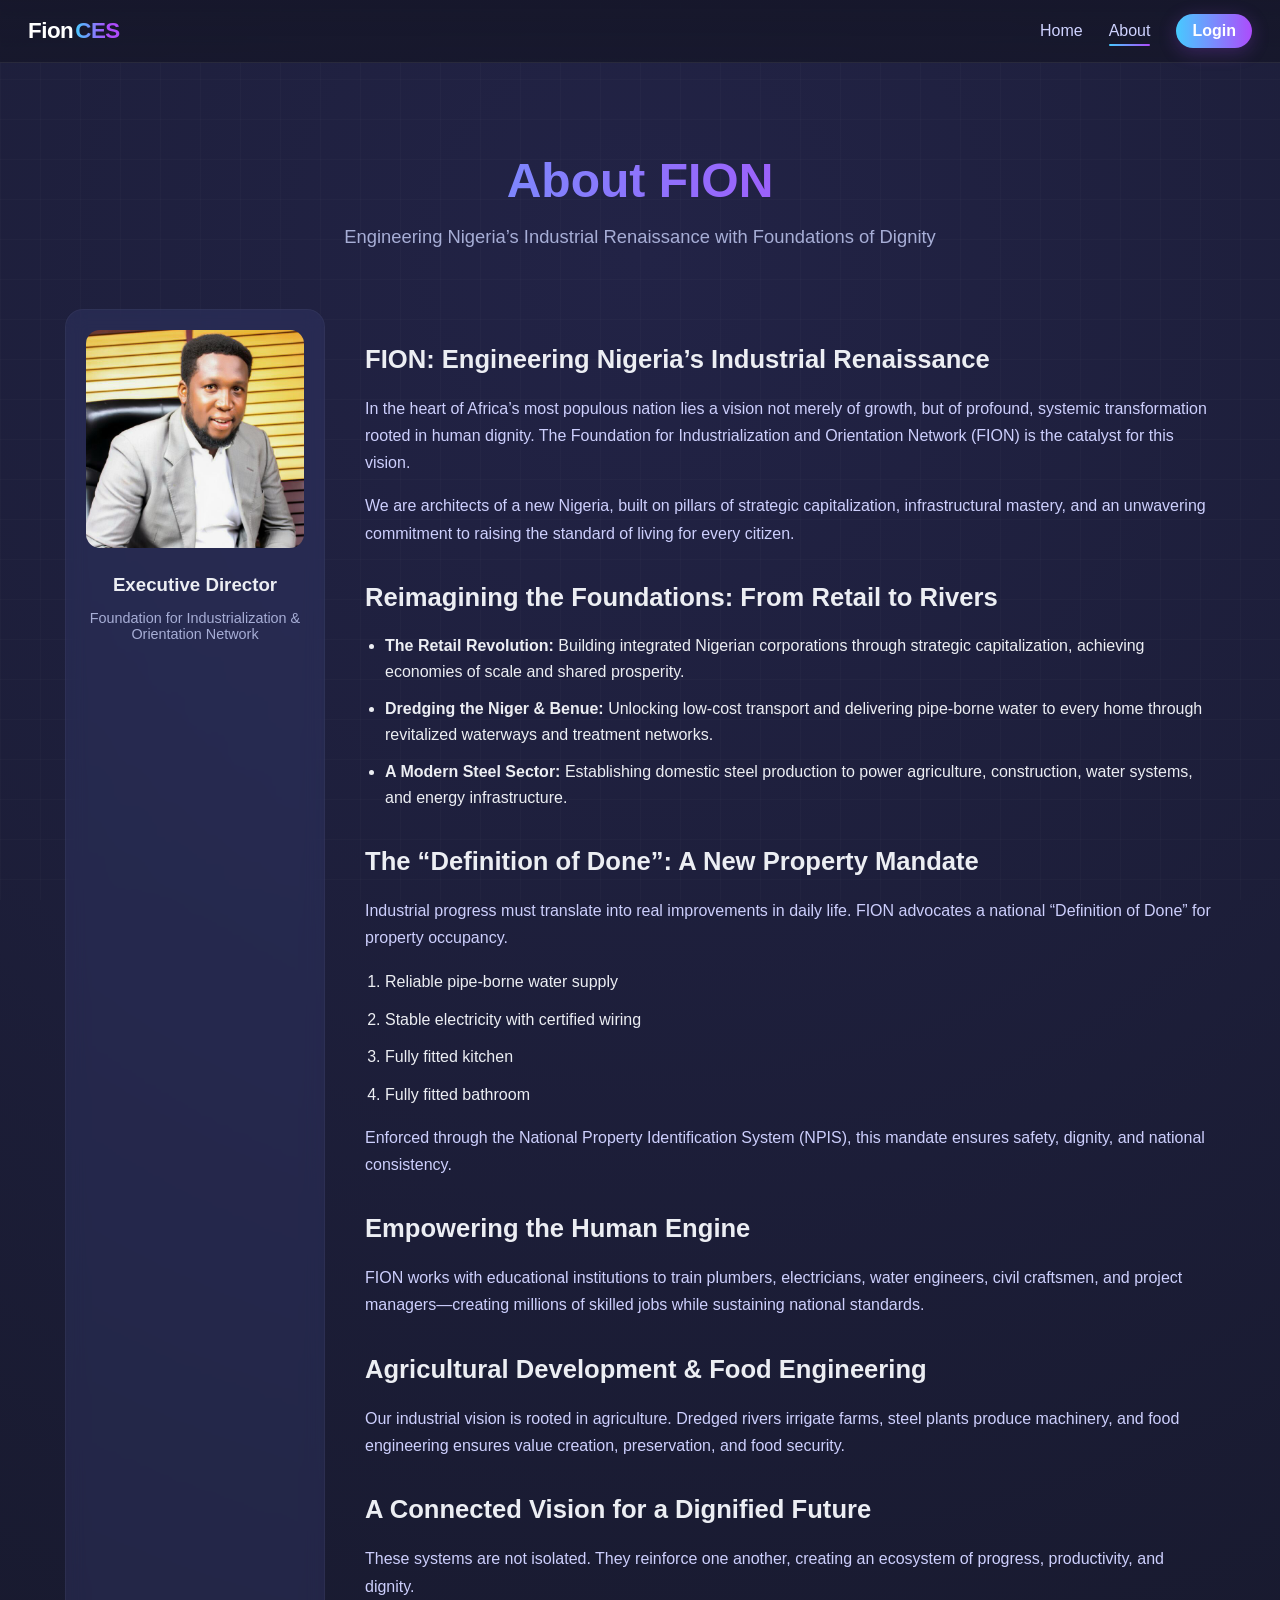
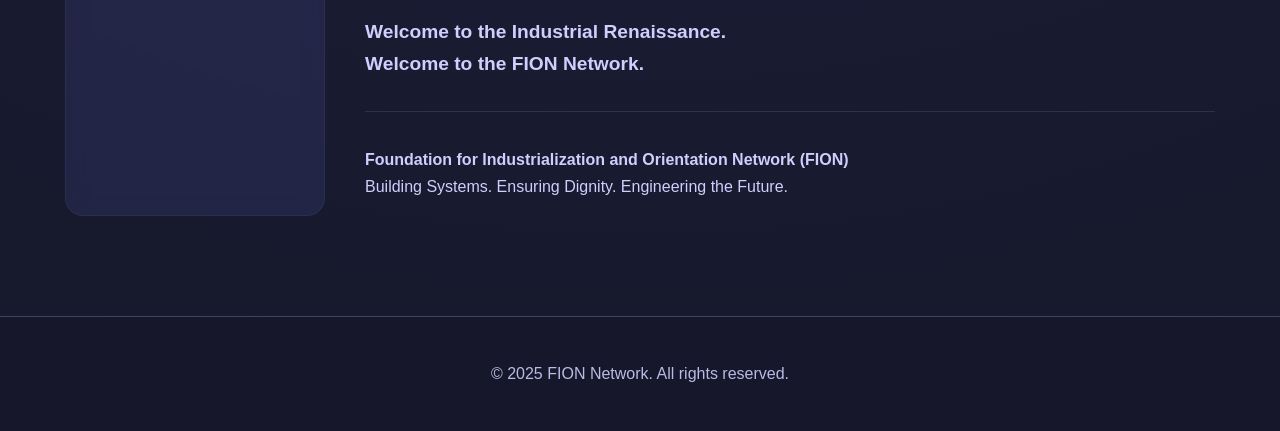
==== about.html @ b79dc424 "backend tweaks" ====
<!DOCTYPE html>
<html lang="en">

<head>
    <meta charset="UTF-8" />
    <meta name="viewport" content="width=device-width, initial-scale=1" />
    <title>About Us – FION</title>
    <link rel="stylesheet" href="css/style.css">
    <link rel="stylesheet" href="css/about.css">
</head>

<body>

    <nav class="top-nav">
        <a href="index.html" class="nav-logo">
            Fion<span class="gradient-text">CES</span>
        </a>

        <div class="nav-links">
            <a href="index.html">Home</a>
            <a href="about.html" class="active">About</a>
            <a href="login.php" class="cta">Login</a>
        </div>
    </nav>

    <div class="grid-bg"></div>

    <section class="about-hero">
        <h1 class="gradient-text">About FION</h1>
        <p class="hero-sub">
            Engineering Nigeria’s Industrial Renaissance with Foundations of Dignity
        </p>
    </section>

    <main class="about-wrapper">

        <!-- DIRECTOR CARD -->
        <aside class="director-card">
            <img src="images/director_placeholder.jpeg" alt="Director of FION">
            <h3>Executive Director</h3>
            <p class="director-title">Foundation for Industrialization & Orientation Network</p>
        </aside>

        <!-- MAIN CONTENT -->
        <article class="about-content">

            <h2>FION: Engineering Nigeria’s Industrial Renaissance</h2>
            <p>
                In the heart of Africa’s most populous nation lies a vision not merely of growth,
                but of profound, systemic transformation rooted in human dignity.
                The Foundation for Industrialization and Orientation Network (FION) is the catalyst
                for this vision.
            </p>

            <p>
                We are architects of a new Nigeria, built on pillars of strategic capitalization,
                infrastructural mastery, and an unwavering commitment to raising the standard of
                living for every citizen.
            </p>

            <h2>Reimagining the Foundations: From Retail to Rivers</h2>

            <ul class="about-list">
                <li>
                    <strong>The Retail Revolution:</strong>
                    Building integrated Nigerian corporations through strategic capitalization,
                    achieving economies of scale and shared prosperity.
                </li>

                <li>
                    <strong>Dredging the Niger & Benue:</strong>
                    Unlocking low-cost transport and delivering pipe-borne water to every home
                    through revitalized waterways and treatment networks.
                </li>

                <li>
                    <strong>A Modern Steel Sector:</strong>
                    Establishing domestic steel production to power agriculture, construction,
                    water systems, and energy infrastructure.
                </li>
            </ul>

            <h2>The “Definition of Done”: A New Property Mandate</h2>

            <p>
                Industrial progress must translate into real improvements in daily life.
                FION advocates a national “Definition of Done” for property occupancy.
            </p>

            <ol class="about-steps">
                <li>Reliable pipe-borne water supply</li>
                <li>Stable electricity with certified wiring</li>
                <li>Fully fitted kitchen</li>
                <li>Fully fitted bathroom</li>
            </ol>

            <p>
                Enforced through the National Property Identification System (NPIS),
                this mandate ensures safety, dignity, and national consistency.
            </p>

            <h2>Empowering the Human Engine</h2>

            <p>
                FION works with educational institutions to train plumbers, electricians,
                water engineers, civil craftsmen, and project managers—creating millions of
                skilled jobs while sustaining national standards.
            </p>

            <h2>Agricultural Development & Food Engineering</h2>

            <p>
                Our industrial vision is rooted in agriculture. Dredged rivers irrigate farms,
                steel plants produce machinery, and food engineering ensures value creation,
                preservation, and food security.
            </p>

            <h2>A Connected Vision for a Dignified Future</h2>

            <p>
                These systems are not isolated. They reinforce one another, creating an ecosystem
                of progress, productivity, and dignity.
            </p>

            <p class="about-closing">
                <strong>
                    Welcome to the Industrial Renaissance.<br>
                    Welcome to the FION Network.
                </strong>
            </p>

            <div class="about-signature">
                <p>
                    <strong>Foundation for Industrialization and Orientation Network (FION)</strong><br>
                    Building Systems. Ensuring Dignity. Engineering the Future.
                </p>
            </div>

        </article>

    </main>

    <footer class="footer">
        <p>© 2025 FION Network. All rights reserved.</p>
    </footer>

</body>

</html>
---- css/style.css ----
/* Background grid and radial gradient */
body {
  background: radial-gradient(circle at center 20vw, #222346 0%, #16182A 100%);
  color: #eceef3;
  font-family: 'Poppins', 'Orbitron', Arial, sans-serif;
  margin: 0;
  min-height: 100vh;
}
/* =========================================
   HERO CAROUSEL
========================================= */

.hero-carousel {
  width: 100%;
  display: flex;
  justify-content: center;
  margin-top: 20px;
  margin-bottom: 40px;
  position: relative;
  z-index: 2;
}

.carousel-container {
  position: relative;
  width: 90%;
  max-width: 1100px;
  border-radius: 20px;
  overflow: hidden;
  box-shadow: 0 8px 25px rgba(0,0,0,0.25);
}

.carousel-slide {
  display: none;
  position: relative;
}

.carousel-slide.active {
  display: block;
  animation: fadeSlide 1s ease-in-out;
}

@keyframes fadeSlide {
  from {opacity: 0;}
  to {opacity: 1;}
}

.carousel-slide img {
  width: 100%;
  height: 420px;
  object-fit: cover;
  border-radius: 20px;
}

.carousel-caption {
  position: absolute;
  bottom: 35px;
  left: 40px;
  color: #ffffff;
  max-width: 60%;
  text-shadow: 0 4px 12px rgba(0,0,0,0.55);
}

.carousel-caption h2 {
  font-size: 2.3rem;
  font-weight: 700;
  margin-bottom: 8px;
}

.carousel-caption p {
  font-size: 1.2rem;
  margin-bottom: 18px;
}

.carousel-cta {
  display: inline-block;
  padding: 12px 28px;
  background: linear-gradient(90deg,#47caff,#ad4cfb);
  color: #fff;
  font-weight: 600;
  border-radius: 12px;
  text-decoration: none;
  transition: 0.3s;
}

.carousel-cta:hover {
  background: linear-gradient(90deg,#ad4cfb,#47caff);
}

/* Dots Navigation */
.carousel-dots {
  position: absolute;
  bottom: 15px;
  width: 100%;
  display: flex;
  justify-content: center;
  gap: 12px;
}

.carousel-dots .dot {
  width: 12px;
  height: 12px;
  background: rgba(255,255,255,0.55);
  border-radius: 50%;
  cursor: pointer;
  transition: 0.3s;
}

.carousel-dots .dot.active {
  background: #47caff;
  transform: scale(1.25);
}

@media (max-width: 700px) {
  .carousel-slide img {
    height: 260px;
  }
  .carousel-caption {
    bottom: 20px;
    left: 20px;
    max-width: 85%;
  }
  .carousel-caption h2 { font-size: 1.5rem; }
  .carousel-caption p { font-size: 1rem; }
}

.grid-bg {
  position: fixed;
  width: 100vw; height: 100vh;
  top: 0; left: 0;
  pointer-events: none;
  z-index: 0;
  background-image: 
    linear-gradient(0deg, rgba(255,255,255,0.02) 1px, transparent 1px),
    linear-gradient(90deg, rgba(255,255,255,0.02) 1px, transparent 1px);
  background-size: 40px 40px;
}

/* Hero area */
.hero {
  text-align: center;
  position: relative;
  padding: 80px 0 50px 0;
  z-index: 1;
}
.logo {
  font-family: 'Orbitron', 'Poppins', Arial, sans-serif;
  font-size: 4rem;
  font-weight: 700;
  color: #fff;
  letter-spacing: -2px;
}
.gradient-text {
  background: linear-gradient(90deg,#47caff,#ad4cfb 73%);
  -webkit-background-clip: text;
  -webkit-text-fill-color: transparent;
  font-family: inherit;
}
.subtitle {
  margin: 24px 0 32px 0;
  font-size: 1.25rem;
  line-height: 1.5;
  color: #eceef3;
}
.em-blue { color: #47caff; font-weight: 600; }
.em-purple { color: #ad4cfb; font-weight: 600; }
.cta-btns {
  margin-bottom: 35px;
}
.primary-btn, .secondary-btn {
  font-size: 1.05rem;
  font-weight: 600;
  border-radius: 9px;
  padding: 13px 35px;
  margin: 0 12px;
  text-decoration: none;
  transition: box-shadow 0.25s, background 0.2s;
}
.primary-btn {
  background: linear-gradient(90deg,#47caff,#ad4cfb 73%);
  color: #fff;
  border: none;
  box-shadow: 0 3px 12px rgba(173,76,251,0.13);
}
.primary-btn:hover { background: linear-gradient(90deg,#ad4cfb 10%, #47caff 87%);}
.secondary-btn {
  background: rgba(34,36,70,0.8);
  color: #fff;
  border: 2px solid #393b67;
  box-shadow: 0 2px 8px rgba(68,106,243,0.06);
}
.secondary-btn:hover { border-color: #ad4cfb; }

.hero-icons {
  display: flex;
  justify-content: center;
  margin-top: 33px;
  gap: 80px;
}
.hero-icon {
  display: flex; flex-direction: column; align-items: center;
  gap: 6px;
}
.hero-icon svg { display: block; margin-bottom: 9px;}
.hero-icon span { font-weight: 600; color: #eceef3; margin-top: 3px; }

.feature-icons {
  display: flex;
  justify-content: center;
  gap: 32px;
  margin: 40px auto 10px auto;
}
.feat-block {
  text-align: center;
}
.feat-icon {
  display: block;
  font-size: 2rem;
  margin-bottom: 6px;
}
.feat-label {
  color: #eceef3;
  font-size: 0.96rem;
  font-weight: 500;
}

.features-section {
  margin: 70px auto 50px auto;
  text-align: center;
}
.sec-title {
  font-size: 2.0rem;
  font-weight: 600;
  margin-bottom: 12px;
}
.sec-desc {
  color: #a7aed6;
  font-size: 1.15rem;
  margin-bottom: 37px;
}
.feature-cards {
  display: grid;
  grid-template-columns: repeat(auto-fit,minmax(260px,1fr));
  gap: 32px;
  max-width: 1050px;
  margin: 0 auto;
}
.feature-card {
  background: rgba(63,68,130,0.28);
  border-radius: 18px;
  backdrop-filter: blur(10px);
  box-shadow: 0 5px 25px rgba(47,95,203,0.09);
  padding: 32px 22px;
  color: #eceef3;
  text-align: center;
  border: 1px solid rgba(80,80,110,0.22);
}
.card-icon {
  font-size: 2.1rem;
  margin-bottom: 10px;
  color: #47caff;
}
.feature-card h3 { margin-bottom: 10px; font-weight: 600;}
.feature-card p { font-size: 1rem; color: #cdcffd;}

.pricing-section {
  padding: 70px 0 30px 0;
  text-align: center;
}
.pricing-section h2 {
  font-size: 2rem;
  font-weight: 600;
  margin-bottom: 14px;
}
.trial-badge {
  display: inline-block;
  background: rgba(99,255,193,0.15);
  color: #47caff;
  font-weight: 600;
  padding: 7px 18px;
  border-radius: 18px;
  margin: 22px 0 28px 0;
}

.pricing-card {
  background: rgba(50,55,94,0.38);
  border-radius: 15px;
  margin: 0 auto;
  max-width: 350px;
  box-shadow: 0 5px 28px rgba(173,76,251,0.12);
  padding: 34px 18px 22px 18px;
  text-align: left;
  position: relative;
}
.pop-badge {
  position: absolute;
  top: -15px; left: 15px;
  background: linear-gradient(90deg,#ad4cfb 20%, #47caff 90%);
  color: #fff; font-weight: 600; font-size: 0.95rem;
  border-radius: 9px; padding: 5px 17px;
  box-shadow: 0 1px 10px rgba(47,95,203,0.12);
}
.price {
  font-size: 2.1rem; font-weight: 700; color: #eceef3;
  margin-bottom: 9px;
}
.price span { font-size: 1.1rem; margin-right: 8px;}
.pricing-desc {
  color: #a7aed6; font-size: 1.05rem;
  margin-bottom: 11px;
}
.pricing-feats {
  padding-left: 14px; color: #eceef3;
}
.pricing-feats li {
  margin-bottom: 8px;
  font-size: 1rem;
  list-style-type: "✔️ ";
}

.footer {
  padding: 32px 0;
  text-align: center;
  color: #b8bce4;
  font-size: 1rem;
  background: rgba(22,23,42,0.93);
  border-top: 1px solid #3f4261;
}
@media (max-width: 1000px) {
  .feature-cards {grid-template-columns: 1fr 1fr;}
  .hero-icons, .feature-icons { gap:32px;}
}
@media (max-width: 690px) {
  .feature-cards {grid-template-columns: 1fr;}
  .hero-icons, .feature-icons { flex-direction: column; gap:12px;}
  .logo { font-size: 2.2rem;}
  .pricing-card { max-width: 95vw;}
}


.auth-wrapper {
  max-width: 410px;
  margin: 60px auto;
  background: rgba(34,36,70,0.93);
  border-radius: 16px;
  box-shadow: 0 2px 22px rgba(173,76,251,0.16);
  padding: 38px 28px;
  position: relative;
  z-index: 2;
}
.auth-form {
  display: flex;
  flex-direction: column;
  gap: 24px;
}
.auth-title {
  font-size: 2rem;
  font-weight: 700;
  color: #47caff;
  text-align: center;
  margin-bottom: 12px;
  font-family: 'Orbitron', 'Poppins', Arial, sans-serif;
}
.form-group {
  display: flex;
  flex-direction: column;
}
.input-field {
  padding: 13px;
  font-size: 1.08em;
  border: 1.5px solid #393b67;
  border-radius: 7px;
  background: rgba(70,82,139,0.19);
  color: #eceef3;
  font-family: inherit;
  transition: border 0.22s;
}
.input-field:focus {
  border: 2.5px solid #47caff;
  outline: none;
}

.btn {
  padding: 12px 0;
  border: none;
  border-radius: 9px;
  font-size: 1.07em;
  font-weight: 600;
  cursor: pointer;
  transition: background 0.18s, transform 0.2s;
}

.btn-primary {
  background: linear-gradient(90deg,#47caff,#ad4cfb 73%);
  color: #fff;
  box-shadow: 0 3px 12px rgba(173,76,251,0.13);
}
.btn-primary:hover,
.btn-primary:focus {
  background: linear-gradient(90deg,#ad4cfb 10%, #47caff 87%);
  transform: translateY(-3px) scale(1.04);
}

.auth-link {
  text-align: center;
  margin-top: 3px;
  font-size: 1em;
  color: #ad4cfb;
}
.auth-link a {
  color: #47caff;
  font-weight: 600;
  text-decoration: none;
  transition: text-decoration 0.2s;
}
.auth-link a:hover {
  text-decoration: underline;
}

/* HERO SLIDER */
.hero-slider-wrapper {
  position: relative;
  width: 100%;
  max-width: 1050px;
  margin: 0px auto 50px auto;
  border-radius: 22px;
  overflow: hidden;
  box-shadow: 0 8px 28px rgba(0,0,0,0.32);
}

.hero-slider {
  position: relative;
  width: 100%;
  height: 420px;
}

.hero-slide {
  position: absolute;
  width: 100%;
  height: 100%;
  opacity: 0;
  transition: opacity 0.7s ease;
}

.hero-slide.active {
  opacity: 1;
}

.hero-slide img {
  width: 100%;
  height: 100%;
  object-fit: cover;
}

.hero-slide-content {
  position: absolute;
  bottom: 40px;
  left: 40px;
  color: #fff;
  max-width: 450px;
}

.slide-title {
  font-size: 2.1rem;
  font-weight: 700;
  margin-bottom: 8px;
  text-shadow: 0px 3px 12px rgba(0,0,0,0.45);
}

.slide-sub {
  font-size: 1.1rem;
  margin-bottom: 14px;
  text-shadow: 0px 2px 10px rgba(0,0,0,0.35);
}

.slide-cta {
  display: inline-block;
  padding: 10px 22px;
  border-radius: 10px;
  background: linear-gradient(90deg,#47caff,#ad4cfb 73%);
  color: #fff;
  text-decoration: none;
  font-weight: 600;
  transition: transform 0.25s;
}

.slide-cta:hover {
  transform: translateY(-3px);
}

/* Arrows */
.hero-arrow {
  position: absolute;
  top: 50%;
  transform: translateY(-50%);
  z-index: 5;
  background: rgba(0,0,0,0.35);
  border: none;
  color: #fff;
  font-size: 2.2rem;
  padding: 8px 16px;
  border-radius: 12px;
  cursor: pointer;
  transition: background 0.3s;
}

.hero-arrow:hover {
  background: rgba(0,0,0,0.55);
}

.hero-arrow-left { left: 20px; }
.hero-arrow-right { right: 20px; }

/* Text Animation */
@keyframes fadeUp {
  from { opacity: 0; transform: translateY(18px); }
  to { opacity: 1; transform: translateY(0); }
}

.animate-text {
  animation: fadeUp 1s ease forwards;
}

/* ===== IMPROVED FOOTER ===== */
.improved-footer {
    background: linear-gradient(135deg, #0b1023, #141b33);
    padding: 50px 20px 25px;
    color: #d6ddff;
    border-top: 1px solid rgba(255,255,255,0.05);
    margin-top: 40px;
}

.footer-wrapper {
    max-width: 1200px;
    margin: auto;
    display: grid;
    grid-template-columns: repeat(auto-fit, minmax(220px, 1fr));
    gap: 40px;
}

/* Brand Section */
.footer-logo {
    font-size: 30px;
    font-weight: 800;
    margin: 0 0 10px;
    letter-spacing: 0.5px;
}
.footer-logo span {
    background: linear-gradient(90deg, #4cc3ff, #a668ff);
    -webkit-background-clip: text;
    -webkit-text-fill-color: transparent;
}

.footer-desc {
    font-size: 14px;
    opacity: 0.85;
    line-height: 1.5;
    max-width: 250px;
}

/* Footer Social Icons */
.footer-social {
    display: flex;
    gap: 15px;
    margin-top: 15px;
}

.footer-social a {
    display: inline-flex;
    padding: 8px;
    border-radius: 50%;
    background: rgba(255,255,255,0.08);
    transition: 0.3s ease;
    color: #cdd7ff;
}

.footer-social a:hover {
    background: rgba(255,255,255,0.18);
    transform: translateY(-3px);
}

/* Links */
.footer-section h4 {
    margin-bottom: 12px;
    font-size: 16px;
    font-weight: 600;
}

.footer-section a {
    display: block;
    margin-bottom: 8px;
    color: #cdd5ff;
    font-size: 14px;
    opacity: 0.85;
    text-decoration: none;
    transition: 0.25s ease;
}

.footer-section a:hover {
    color: white;
    opacity: 1;
    transform: translateX(4px);
}

/* Bottom */
.footer-bottom {
    text-align: center;
    margin-top: 40px;
    font-size: 13px;
    opacity: 0.7;
    letter-spacing: 0.3px;
}

/* Responsive */
@media (max-width: 700px) {
    .footer-wrapper {
        text-align: center;
    }
    .footer-social {
        justify-content: center;
    }
}
/* Register Page */
.auth-errors {
  background: rgba(255, 99, 99, 0.15);
  border: 1px solid rgba(255, 99, 99, 0.4);
  color: #ffb3b3;
  padding: 10px;
  border-radius: 8px;
  margin-bottom: 15px;
  font-size: 0.95rem;
}

/* ===== Password Strength Meter ===== */
.password-meter {
  margin-top: 6px;
}

.strength-bar {
  width: 100%;
  height: 6px;
  background: rgba(255,255,255,0.2);
  border-radius: 6px;
  overflow: hidden;
  margin-bottom: 4px;
}

#strengthFill {
  height: 6px;
  width: 0%;
  transition: width 0.3s ease, background 0.3s ease;
  border-radius: 6px;
}

.level-0 { background: transparent; }
.level-1 { background: #e63946; }   /* red */
.level-2 { background: #f77f00; }   /* orange */
.level-3 { background: #fcbf49; }   /* yellow */
.level-4 { background: #2ec4b6; }   /* green */

.password-meter small {
  font-size: 0.75rem;
  opacity: 0.8;
}

button[disabled] {
  opacity: 0.5;
  cursor: not-allowed;
}
---- css/about.css ----
/* HERO */
.about-hero {
  text-align: center;
  padding: 50px 20px 22px;
  position: relative;
  z-index: 1;
}

.about-hero h1 {
  font-size: 3rem;
  margin-bottom: 10px;
}

.hero-sub {
  color: #a7aed6;
  font-size: 1.15rem;
}

/* LAYOUT */
.about-wrapper {
  max-width: 1150px;
  margin: 0 auto 80px;
  padding: 20px;
  display: grid;
  grid-template-columns: 260px 1fr;
  gap: 40px;
}

/* DIRECTOR CARD */
.director-card {
  background: rgba(63,68,130,0.28);
  border-radius: 18px;
  padding: 20px;
  text-align: center;
  border: 1px solid rgba(80,80,110,0.22);
  backdrop-filter: blur(10px);
}

.director-card img {
  width: 100%;
  border-radius: 14px;
  margin-bottom: 14px;
}

.director-card h3 {
  margin: 8px 0 4px;
}

.director-title {
  color: #a7aed6;
  font-size: 0.9rem;
}

/* CONTENT */
.about-content h2 {
  margin-top: 36px;
  font-size: 1.6rem;
}

.about-content p {
  margin-top: 14px;
  line-height: 1.7;
  color: #cdcffd;
}

.about-list,
.about-steps {
  margin-top: 18px;
  padding-left: 20px;
}

.about-list li,
.about-steps li {
  margin-bottom: 12px;
  line-height: 1.6;
}

.about-steps li {
  list-style: decimal;
}

.about-closing {
  margin-top: 40px;
  font-size: 1.2rem;
}

.about-signature {
  margin-top: 30px;
  padding-top: 20px;
  border-top: 1px solid rgba(255,255,255,0.1);
  color: #eceef3;
}

/* RESPONSIVE */
@media (max-width: 900px) {
  .about-wrapper {
    grid-template-columns: 1fr;
  }
  .director-card {
    max-width: 360px;
    margin: 0 auto;
  }
}
@media (max-width: 600px) {
  .about-hero {
    padding: 45px 16px 28px;
  }
}

/* Modern Top Navigation */
.top-nav {
    position: sticky;
    top: 0;
    z-index: 100;
    display: flex;
    justify-content: space-between;
    align-items: center;
    padding: 14px 28px;

    background: linear-gradient(
        180deg,
        rgba(22,23,42,0.92),
        rgba(22,23,42,0.85)
    );
    backdrop-filter: blur(10px);

    border-bottom: 1px solid rgba(255,255,255,0.08);
}

/* Logo */
.nav-logo {
    font-family: 'Orbitron', 'Poppins', sans-serif;
    font-size: 1.4rem;
    font-weight: 700;
    text-decoration: none;
    color: #fff;
    letter-spacing: -0.5px;
}

.nav-logo .gradient-text {
    margin-left: 2px;
}

/* Nav Links */
.nav-links {
    display: flex;
    align-items: center;
    gap: 26px;
}

.nav-links a {
    color: #cfd3ff;
    font-weight: 500;
    text-decoration: none;
    position: relative;
    transition: color 0.25s ease;
}

.nav-links a:hover {
    color: #ffffff;
}

/* Active link indicator */
.nav-links a.active::after {
    content: "";
    position: absolute;
    left: 0;
    bottom: -6px;
    width: 100%;
    height: 2px;
    border-radius: 2px;
    background: linear-gradient(90deg,#47caff,#ad4cfb);
}

/* CTA style (optional) */
.nav-links a.cta {
    padding: 8px 16px;
    border-radius: 20px;
    background: linear-gradient(90deg,#47caff,#ad4cfb);
    color: #fff;
    font-weight: 600;
    box-shadow: 0 4px 18px rgba(173,76,251,0.25);
}

.nav-links a.cta:hover {
    opacity: 0.95;
}

/* Mobile */
@media (max-width: 720px) {
    .top-nav {
        padding: 12px 18px;
    }

    .nav-links {
        gap: 16px;
    }
}
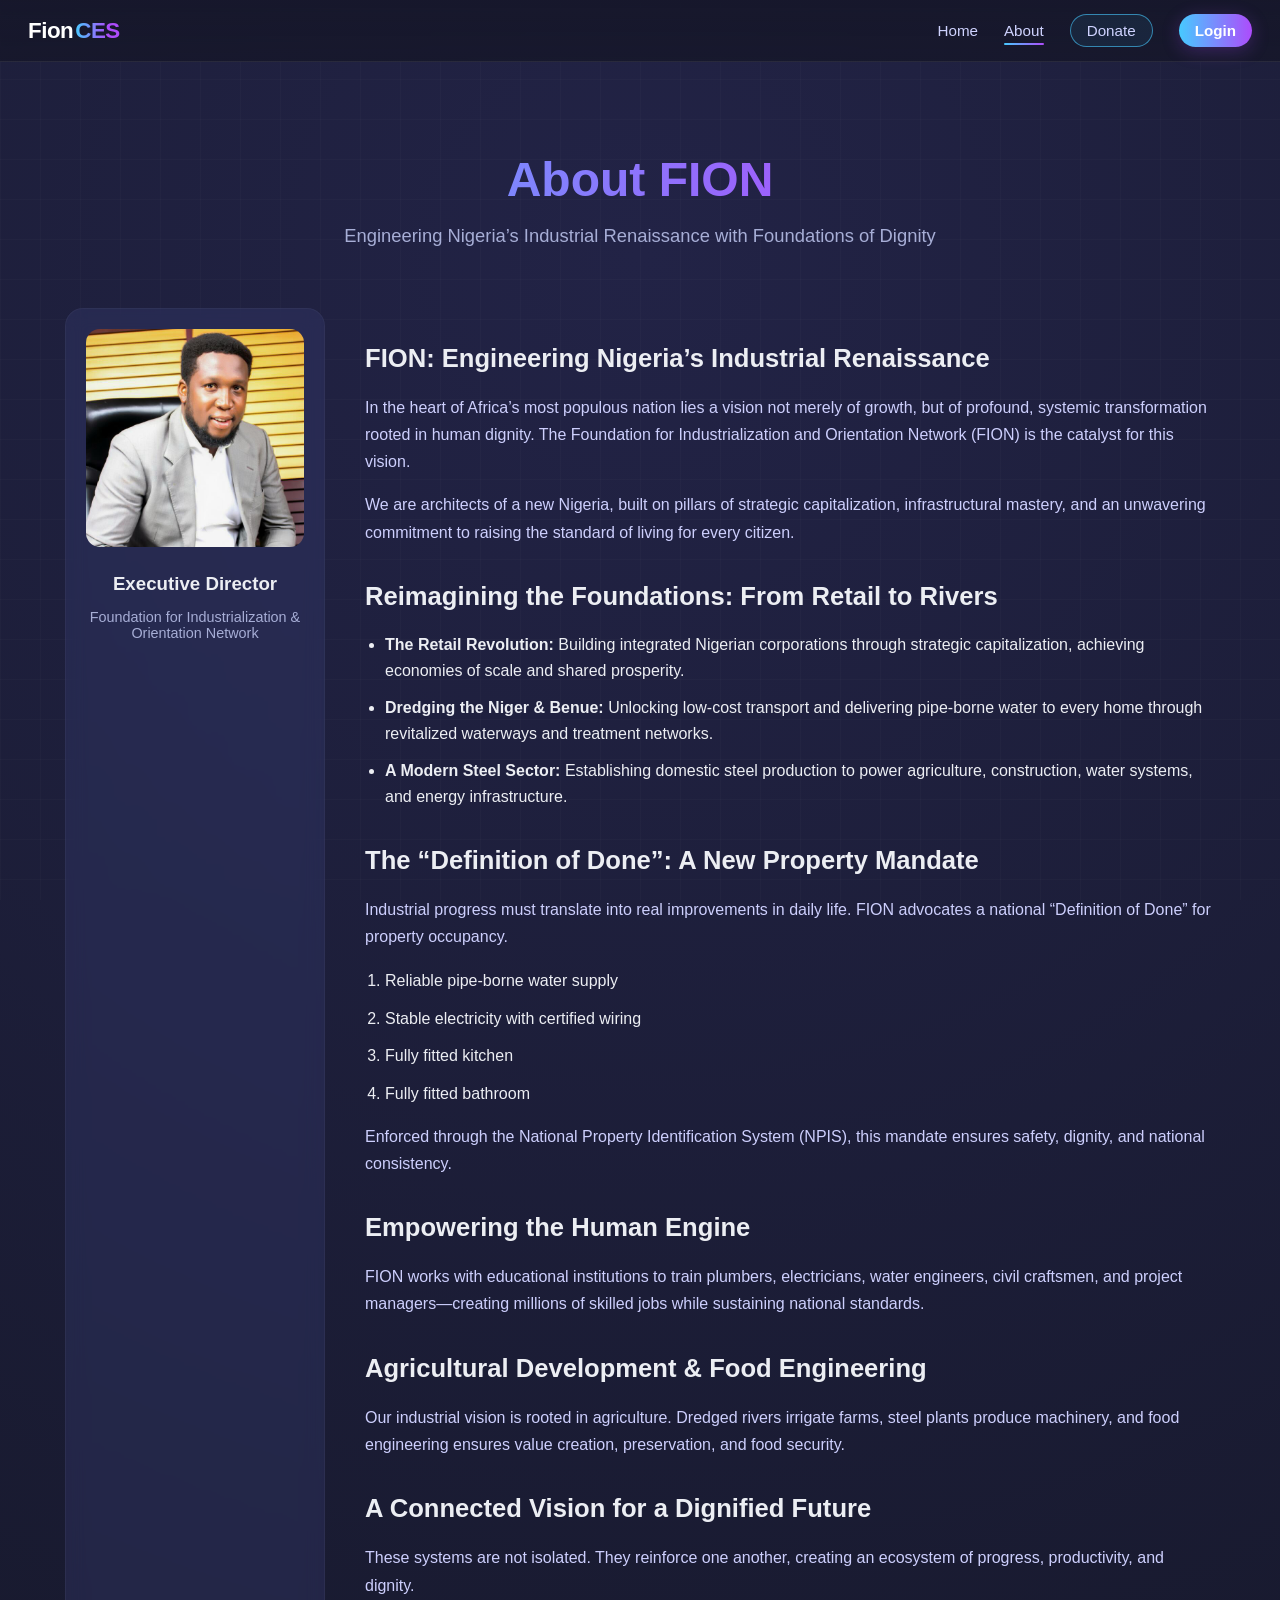
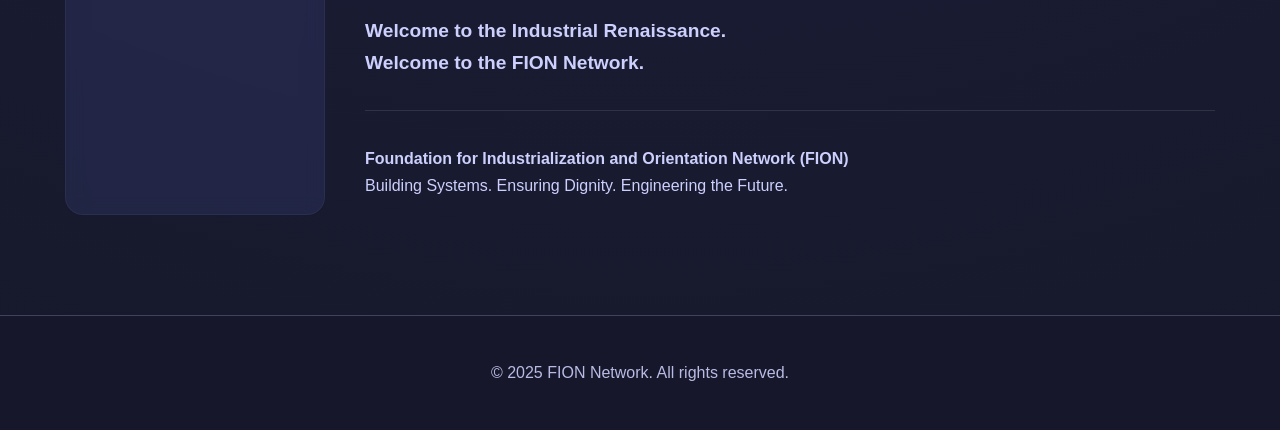
==== commit b3a616df: "changes committed on testing" ====
--- a/about.html
+++ b/about.html
@@ -13,15 +13,16 @@
 
     <nav class="top-nav">
         <a href="index.html" class="nav-logo">
-            Fion<span class="gradient-text">CES</span>
+          Fion<span class="gradient-text">CES</span>
         </a>
-
+      
         <div class="nav-links">
-            <a href="index.html">Home</a>
-            <a href="about.html" class="active">About</a>
-            <a href="login.php" class="cta">Login</a>
+          <a href="index.html">Home</a>
+          <a href="about.html" class="active">About</a>
+          <a href="donate" class="donate-btn">Donate</a>
+          <a href="login" class="cta">Login</a>
         </div>
-    </nav>
+      </nav>
 
     <div class="grid-bg"></div>
 
--- a/css/style.css
+++ b/css/style.css
@@ -464,6 +464,7 @@
   font-weight: 700;
   margin-bottom: 8px;
   text-shadow: 0px 3px 12px rgba(0,0,0,0.45);
+  max-width: 650px;
 }
 
 .slide-sub {
@@ -481,6 +482,9 @@
   text-decoration: none;
   font-weight: 600;
   transition: transform 0.25s;
+  position: relative;
+  z-index: 10;
+  pointer-events: auto;
 }
 
 .slide-cta:hover {
@@ -665,4 +669,72 @@
 button[disabled] {
   opacity: 0.5;
   cursor: not-allowed;
-}+}
+
+/* Home Navbar */
+.home-nav {
+  position: sticky;
+  top: 0;
+  z-index: 1000;
+  display: flex;
+  justify-content: space-between;
+  align-items: center;
+  padding: 14px 26px;
+  background: rgba(22,23,42,0.82);
+  backdrop-filter: blur(10px);
+  border-bottom: 1px solid rgba(255,255,255,0.06);
+}
+
+/* Logo */
+.nav-logo {
+  font-family: 'Orbitron', 'Poppins', sans-serif;
+  font-size: 1.35rem;
+  font-weight: 700;
+  text-decoration: none;
+  color: #fff;
+}
+
+/* Nav links */
+.nav-links {
+  display: flex;
+  align-items: center;
+  gap: 26px;
+}
+
+.nav-links a {
+  color: #d6dbff;
+  font-weight: 500;
+  text-decoration: none;
+  font-size: 0.95rem;
+  transition: color 0.2s ease;
+}
+
+.nav-links a:hover {
+  color: #fff;
+}
+
+/* Donate CTA */
+.donate-cta {
+  padding: 8px 18px;
+  border-radius: 999px;
+  background: linear-gradient(90deg,#47caff,#ad4cfb);
+  color: #fff !important;
+  font-weight: 600;
+  box-shadow: 0 3px 12px rgba(173,76,251,0.25);
+  transition: transform .2s ease, box-shadow .2s ease;
+}
+
+.donate-cta:hover {
+  transform: translateY(-1px);
+  box-shadow: 0 6px 18px rgba(173,76,251,0.45);
+}
+
+/* Mobile */
+@media (max-width: 768px) {
+  .home-nav {
+      padding: 12px 18px;
+  }
+  .nav-links {
+      gap: 16px;
+  }
+}
--- a/css/about.css
+++ b/css/about.css
@@ -196,3 +196,23 @@
         gap: 16px;
     }
 }
+
+/* Donate CTA */
+.donate-btn {
+  padding: 7px 16px;
+  border-radius: 20px;
+  font-weight: 600;
+  text-decoration: none;
+  color: #47caff;
+  border: 1.5px solid rgba(71,202,255,0.6);
+  background: rgba(71,202,255,0.08);
+  transition: all 0.25s ease;
+}
+
+.donate-btn:hover {
+  background: linear-gradient(90deg,#47caff,#ad4cfb);
+  color: #fff;
+  border-color: transparent;
+  box-shadow: 0 6px 22px rgba(173,76,251,0.25);
+}
+
